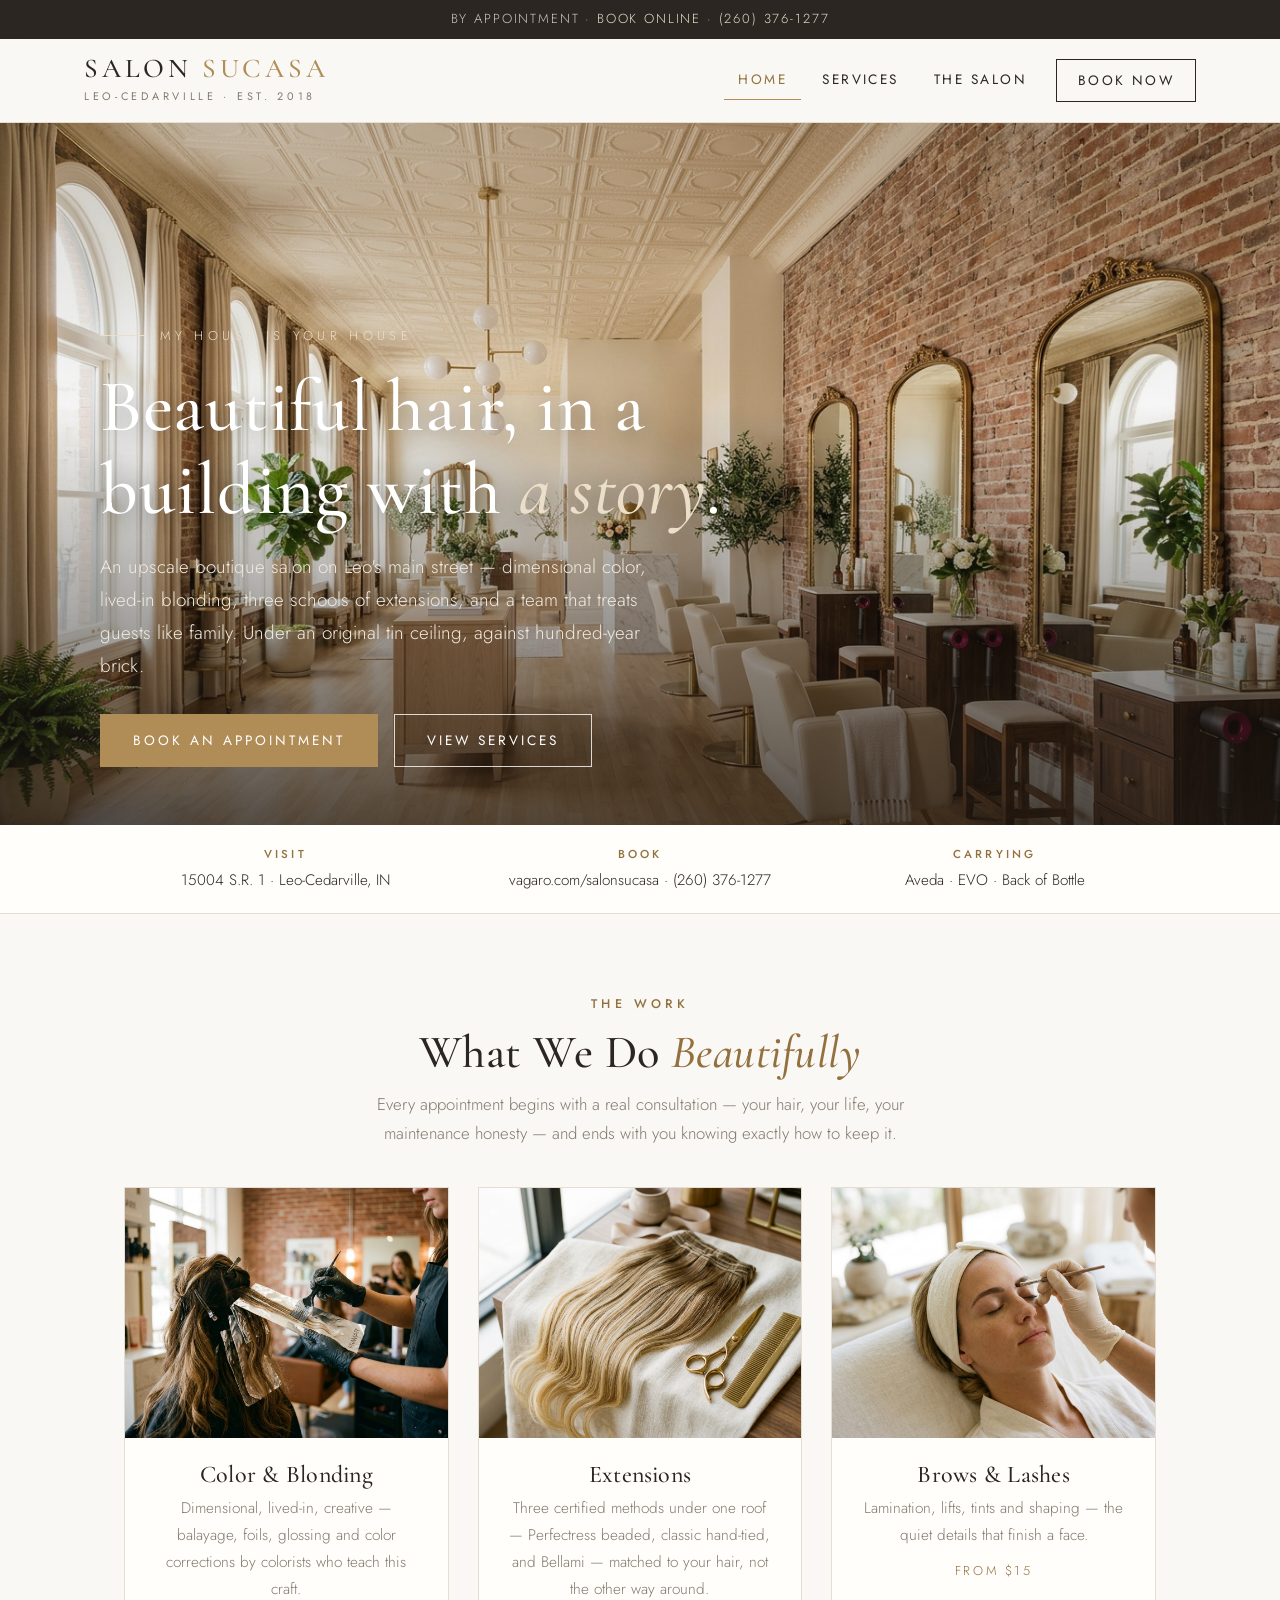
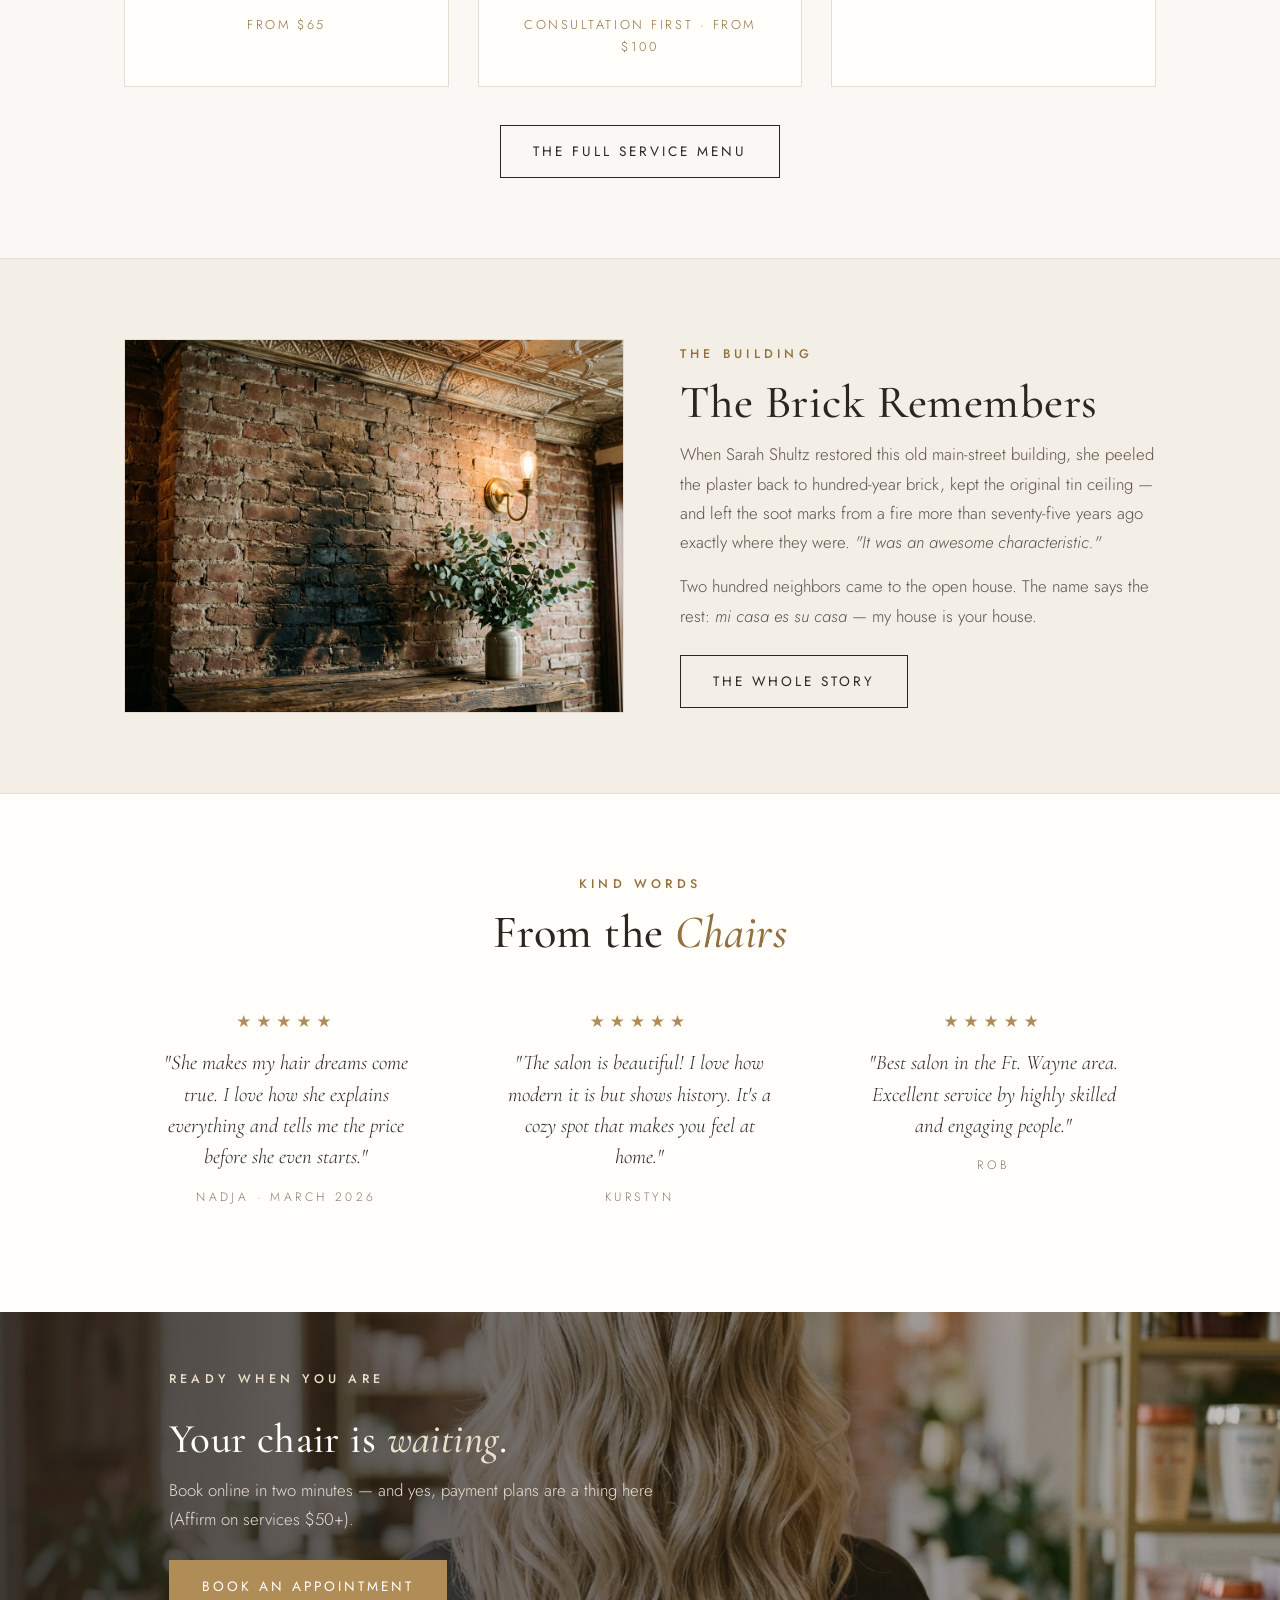
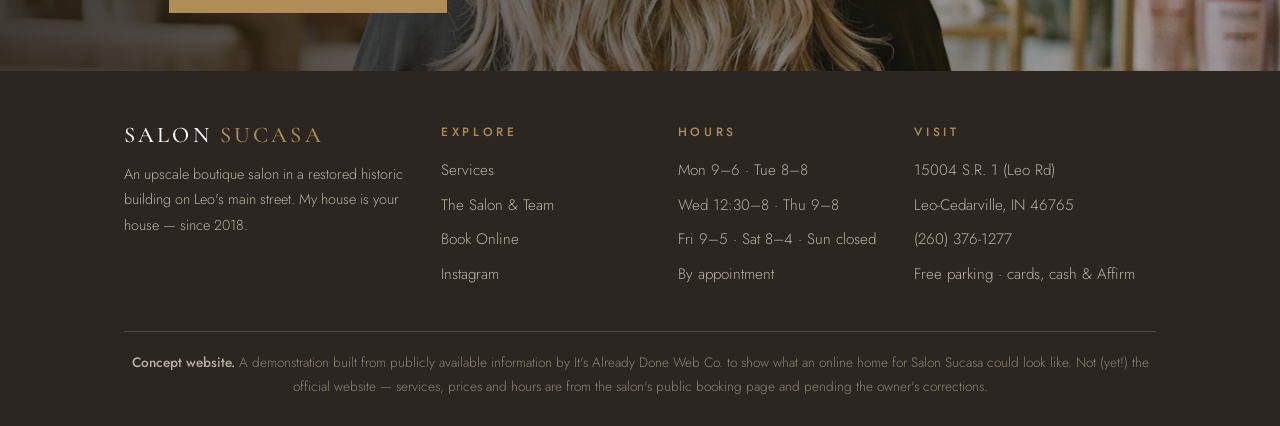
==== index.html @ 2bee47fe "v1: Salon Sucasa concept site (spec build #5) Three-page elegant editorial salon site built from pub" ====
<!DOCTYPE html>
<html lang="en">
<head>
<meta charset="UTF-8">
<meta name="viewport" content="width=device-width, initial-scale=1.0">
<title>Salon Sucasa — Upscale Hair Salon · Leo-Cedarville, IN</title>
<meta name="description" content="An upscale boutique salon in a restored historic building on Leo's main street. Dimensional color, blonding, extensions, brows &amp; lashes — carrying Aveda, EVO and Back of Bottle.">
<link rel="icon" href="data:image/svg+xml,<svg xmlns='http://www.w3.org/2000/svg' viewBox='0 0 100 100'><rect width='100' height='100' fill='%232b2622'/><text x='50' y='68' font-family='Georgia' font-size='52' fill='%23b08d57' text-anchor='middle'>S</text><rect x='20' y='80' width='60' height='2' fill='%23b08d57'/></svg>">
<link rel="stylesheet" href="css/style.css">
</head>
<body>

<div class="topbar">By appointment · <a href="https://www.vagaro.com/salonsucasa" target="_blank" rel="noopener">Book online</a> · <a href="tel:+12603761277">(260) 376-1277</a></div>

<header class="site">
  <div class="nav-row">
    <a class="brand" href="index.html">
      <span class="brand-name">Salon <span>Sucasa</span></span>
      <span class="brand-tag">Leo-Cedarville · Est. 2018</span>
    </a>
    <nav class="main">
      <a href="index.html" class="active">Home</a>
      <a href="services.html">Services</a>
      <a href="salon.html">The Salon</a>
      <a href="https://www.vagaro.com/salonsucasa" target="_blank" rel="noopener" class="cta">Book Now</a>
    </nav>
  </div>
</header>

<section class="hero">
  <img class="hero-bg" src="assets/hero-salon.png" alt="Inside Salon Sucasa: exposed brick, gold mirrors, cream chairs and soft window light">
  <div class="wrap hero-inner">
    <span class="label">My house is your house</span>
    <h1>Beautiful hair, in a building with <em>a story</em>.</h1>
    <p class="lede">An upscale boutique salon on Leo's main street — dimensional color, lived-in blonding, three schools of extensions, and a team that treats guests like family. Under an original tin ceiling, against hundred-year brick.</p>
    <div class="btns">
      <a class="btn btn-brass" href="https://www.vagaro.com/salonsucasa" target="_blank" rel="noopener">Book an Appointment</a>
      <a class="btn btn-line" href="services.html">View Services</a>
    </div>
  </div>
</section>

<div class="info-strip">
  <div class="wrap">
    <div class="cell"><strong>Visit</strong> 15004 S.R. 1 · Leo-Cedarville, IN</div>
    <div class="cell"><strong>Book</strong> <a href="https://www.vagaro.com/salonsucasa" target="_blank" rel="noopener">vagaro.com/salonsucasa</a> · <a href="tel:+12603761277">(260) 376-1277</a></div>
    <div class="cell"><strong>Carrying</strong> Aveda · EVO · Back of Bottle</div>
  </div>
</div>

<section class="block">
  <div class="wrap center">
    <p class="eyebrow">The Work</p>
    <h2>What We Do <em>Beautifully</em></h2>
    <p class="sub">Every appointment begins with a real consultation — your hair, your life, your maintenance honesty — and ends with you knowing exactly how to keep it.</p>
    <div class="grid grid-3">
      <div class="card">
        <img src="assets/color.png" alt="A stylist painting balayage highlights in foils">
        <div class="pad">
          <h3>Color &amp; Blonding</h3>
          <p>Dimensional, lived-in, creative — balayage, foils, glossing and color corrections by colorists who teach this craft.</p>
          <span class="from">From $65</span>
        </div>
      </div>
      <div class="card">
        <img src="assets/extensions.png" alt="Premium blonde extension wefts draped over cream linen">
        <div class="pad">
          <h3>Extensions</h3>
          <p>Three certified methods under one roof — Perfectress beaded, classic hand-tied, and Bellami — matched to your hair, not the other way around.</p>
          <span class="from">Consultation first · from $100</span>
        </div>
      </div>
      <div class="card">
        <img src="assets/brows.png" alt="A calm brow-shaping treatment in soft light">
        <div class="pad">
          <h3>Brows &amp; Lashes</h3>
          <p>Lamination, lifts, tints and shaping — the quiet details that finish a face.</p>
          <span class="from">From $15</span>
        </div>
      </div>
    </div>
    <p style="margin-top:2.4rem"><a class="btn btn-line-dark" href="services.html">The Full Service Menu</a></p>
  </div>
</section>

<section class="block block--tint">
  <div class="wrap">
    <div class="split">
      <div class="split-img"><img src="assets/brick-story.png" alt="Exposed antique brick with soot-darkened patch beneath the original tin ceiling"></div>
      <div>
        <p class="eyebrow">The Building</p>
        <h2>The Brick Remembers</h2>
        <p style="color:#5d5348">When Sarah Shultz restored this old main-street building, she peeled the plaster back to hundred-year brick, kept the original tin ceiling — and left the soot marks from a fire more than seventy-five years ago exactly where they were. <em>"It was an awesome characteristic."</em></p>
        <p style="color:#5d5348; margin-top:0.9rem">Two hundred neighbors came to the open house. The name says the rest: <em>mi casa es su casa</em> — my house is your house.</p>
        <p style="margin-top:1.5rem"><a class="btn btn-line-dark" href="salon.html">The Whole Story</a></p>
      </div>
    </div>
  </div>
</section>

<section class="block block--white">
  <div class="wrap center">
    <p class="eyebrow">Kind Words</p>
    <h2>From the <em>Chairs</em></h2>
    <div class="grid grid-3" style="margin-top:1.5rem">
      <div class="review">
        <div class="stars">★★★★★</div>
        <p>"She makes my hair dreams come true. I love how she explains everything and tells me the price before she even starts."</p>
        <div class="who">Nadja · March 2026</div>
      </div>
      <div class="review">
        <div class="stars">★★★★★</div>
        <p>"The salon is beautiful! I love how modern it is but shows history. It's a cozy spot that makes you feel at home."</p>
        <div class="who">Kurstyn</div>
      </div>
      <div class="review">
        <div class="stars">★★★★★</div>
        <p>"Best salon in the Ft. Wayne area. Excellent service by highly skilled and engaging people."</p>
        <div class="who">Rob</div>
      </div>
    </div>
  </div>
</section>

<section class="block" style="padding:0">
  <div class="banner">
    <img class="bg" src="assets/blowout.png" alt="Freshly styled dimensional blonde waves in soft light">
    <div class="wrap"><div class="pad">
      <p class="eyebrow" style="color:#ecdfc9">Ready when you are</p>
      <h2>Your chair is <em>waiting</em>.</h2>
      <p>Book online in two minutes — and yes, payment plans are a thing here (Affirm on services $50+).</p>
      <a class="btn btn-brass" href="https://www.vagaro.com/salonsucasa" target="_blank" rel="noopener">Book an Appointment</a>
    </div></div>
  </div>
</section>

<footer class="site">
  <div class="wrap">
    <div class="cols">
      <div>
        <span class="brand-name" style="font-size:1.4rem">Salon <span style="color:var(--brass)">Sucasa</span></span>
        <p class="small">An upscale boutique salon in a restored historic building on Leo's main street. My house is your house — since 2018.</p>
      </div>
      <div>
        <h4>Explore</h4>
        <ul>
          <li><a href="services.html">Services</a></li>
          <li><a href="salon.html">The Salon &amp; Team</a></li>
          <li><a href="https://www.vagaro.com/salonsucasa" target="_blank" rel="noopener">Book Online</a></li>
          <li><a href="https://www.instagram.com/salon.sucasa/" target="_blank" rel="noopener">Instagram</a></li>
        </ul>
      </div>
      <div>
        <h4>Hours</h4>
        <ul>
          <li>Mon 9–6 · Tue 8–8</li>
          <li>Wed 12:30–8 · Thu 9–8</li>
          <li>Fri 9–5 · Sat 8–4 · Sun closed</li>
          <li>By appointment</li>
        </ul>
      </div>
      <div>
        <h4>Visit</h4>
        <ul>
          <li>15004 S.R. 1 (Leo Rd)</li>
          <li>Leo-Cedarville, IN 46765</li>
          <li><a href="tel:+12603761277">(260) 376-1277</a></li>
          <li>Free parking · cards, cash &amp; Affirm</li>
        </ul>
      </div>
    </div>
    <div class="footnote">
      <strong>Concept website.</strong> A demonstration built from publicly available information by It's Already Done Web Co. to show what an online home for Salon Sucasa could look like. Not (yet!) the official website — services, prices and hours are from the salon's public booking page and pending the owner's corrections.
    </div>
  </div>
</footer>

</body>
</html>
---- css/style.css ----
/* ============================================================
   Salon Sucasa — elegant editorial
   Ivory · ink · warm taupe · brass — hairline rules, air,
   letterspaced caps labels. "My house is your house."
   ============================================================ */

@import url('https://fonts.googleapis.com/css2?family=Cormorant+Garamond:ital,wght@0,400;0,500;0,600;1,400;1,500&family=Jost:ital,wght@0,300;0,400;0,500;1,300&display=swap');

:root {
  --ivory: #faf8f4;
  --ivory-2: #f3efe7;
  --panel: #fffefb;
  --line: #e4ddd0;
  --ink: #2b2622;
  --muted: #837a6e;
  --brass: #b08d57;
  --brass-deep: #93713f;
  --blush: #eadfd6;
  --radius: 2px;
}

* { margin: 0; padding: 0; box-sizing: border-box; }
html { scroll-behavior: smooth; }

body {
  overflow-x: hidden;
  background: var(--ivory);
  color: var(--ink);
  font-family: 'Jost', system-ui, sans-serif;
  font-weight: 300;
  font-size: 1.05rem;
  line-height: 1.75;
}

img { max-width: 100%; display: block; }
::selection { background: var(--brass); color: #fff; }

h1, h2, h3 { font-family: 'Cormorant Garamond', Georgia, serif; font-weight: 500; line-height: 1.12; letter-spacing: 0.01em; }
strong { font-weight: 500; }

.wrap { max-width: 1080px; margin: 0 auto; padding: 0 1.5rem; }
a { color: var(--brass-deep); }

/* ---------- hairline rule ---------- */
.rule { height: 1px; background: var(--line); }

/* ---------- topbar & header ---------- */
.topbar {
  background: var(--ink);
  color: #cfc8bd;
  font-size: 0.82rem;
  letter-spacing: 0.14em;
  text-transform: uppercase;
  text-align: center;
  padding: 0.5rem 1rem;
}
.topbar a { color: #e8dcc8; text-decoration: none; }
.topbar a:hover { color: #fff; }

header.site {
  background: rgba(250, 248, 244, 0.94);
  backdrop-filter: blur(10px);
  border-bottom: 1px solid var(--line);
  position: sticky; top: 0; z-index: 50;
}
.nav-row {
  display: flex; align-items: center; justify-content: space-between;
  gap: 1rem; padding: 1rem 1.5rem; max-width: 1160px; margin: 0 auto; flex-wrap: wrap;
}
.brand { text-decoration: none; display: flex; flex-direction: column; }
.brand-name {
  font-family: 'Cormorant Garamond', serif; font-weight: 500;
  font-size: 1.7rem; color: var(--ink); letter-spacing: 0.14em; text-transform: uppercase; line-height: 1;
}
.brand-name span { color: var(--brass); }
.brand-tag {
  font-size: 0.68rem; font-weight: 400; letter-spacing: 0.34em;
  text-transform: uppercase; color: var(--muted); margin-top: 0.3rem;
}
nav.main { display: flex; align-items: center; gap: 0.4rem; flex-wrap: wrap; }
nav.main a {
  text-decoration: none; color: var(--ink); font-size: 0.85rem; font-weight: 400;
  letter-spacing: 0.18em; text-transform: uppercase;
  padding: 0.45rem 0.9rem; border-bottom: 1px solid transparent; transition: color 0.15s, border-color 0.15s;
}
nav.main a:hover { color: var(--brass-deep); }
nav.main a.active { border-bottom-color: var(--brass); color: var(--brass-deep); }
nav.main a.cta {
  border: 1px solid var(--ink); border-radius: 0; margin-left: 0.5rem;
  padding: 0.55rem 1.3rem;
}
nav.main a.cta:hover { background: var(--ink); color: var(--ivory); border-color: var(--ink); }

/* ---------- hero ---------- */
.hero {
  position: relative; min-height: 78vh;
  display: flex; align-items: flex-end;
  isolation: isolate; overflow: hidden;
  color: #fff;
}
.hero-bg { position: absolute; inset: 0; width: 100%; height: 100%; object-fit: cover; z-index: -2; }
.hero::after {
  content: ""; position: absolute; inset: 0; z-index: -1;
  background: linear-gradient(180deg, rgba(35,28,22,0.18) 0%, rgba(35,28,22,0.04) 40%, rgba(30,24,19,0.72) 100%);
}
.hero-inner { padding: 5.5rem 0 3.6rem; width: 100%; }
.hero .label {
  display: inline-flex; align-items: center; gap: 0.9rem;
  font-size: 0.8rem; letter-spacing: 0.34em; text-transform: uppercase;
  color: #ecdfc9; margin-bottom: 1.2rem;
}
.hero .label::before { content: ""; width: 46px; height: 1px; background: #ecdfc9; }
.hero h1 {
  font-size: clamp(2.6rem, 6vw, 4.6rem); font-weight: 500;
  color: #fff; max-width: 18ch;
  text-shadow: 0 3px 26px rgba(0,0,0,0.4);
}
.hero h1 em { font-style: italic; color: #ecdfc9; }
.hero p.lede {
  max-width: 52ch; margin: 1.2rem 0 2rem;
  font-size: clamp(1.02rem, 1.6vw, 1.18rem); font-weight: 300;
  color: #f0e9de;
}
.hero .btns { display: flex; gap: 1rem; flex-wrap: wrap; }
.hero--page { min-height: 46vh; }
.hero--page .hero-inner { padding: 4rem 0 2.6rem; }

/* ---------- buttons ---------- */
.btn {
  display: inline-block; text-decoration: none;
  font-size: 0.85rem; font-weight: 400; letter-spacing: 0.22em; text-transform: uppercase;
  padding: 0.85rem 2rem; border-radius: 0;
  transition: background 0.15s, color 0.15s, border-color 0.15s;
}
.btn-ink { background: var(--ink); color: var(--ivory); border: 1px solid var(--ink); }
.btn-ink:hover { background: transparent; color: var(--ink); }
.hero .btn-ink:hover { color: #fff; border-color: #fff; }
.btn-brass { background: var(--brass); color: #fff; border: 1px solid var(--brass); }
.btn-brass:hover { background: var(--brass-deep); border-color: var(--brass-deep); }
.btn-line { border: 1px solid rgba(255,255,255,0.8); color: #fff; }
.btn-line:hover { background: rgba(255,255,255,0.14); }
.btn-line-dark { border: 1px solid var(--ink); color: var(--ink); }
.btn-line-dark:hover { background: var(--ink); color: var(--ivory); }

/* ---------- info strip ---------- */
.info-strip { background: var(--panel); border-bottom: 1px solid var(--line); }
.info-strip .wrap {
  display: grid; grid-template-columns: repeat(auto-fit, minmax(230px, 1fr));
  gap: 0.5rem 2rem; padding: 1.2rem 1.5rem;
}
.info-strip .cell { text-align: center; font-size: 0.95rem; }
.info-strip .cell strong {
  display: block; font-size: 0.72rem; letter-spacing: 0.28em; text-transform: uppercase;
  color: var(--brass-deep); margin-bottom: 0.15rem; font-weight: 500;
}
.info-strip a { color: var(--ink); text-decoration: none; }
.info-strip a:hover { color: var(--brass-deep); }

/* ---------- sections ---------- */
section.block { padding: 5rem 0; }
section.block--tint { background: var(--ivory-2); border-top: 1px solid var(--line); border-bottom: 1px solid var(--line); }
section.block--white { background: var(--panel); }
.eyebrow {
  font-size: 0.78rem; font-weight: 500; letter-spacing: 0.34em;
  text-transform: uppercase; color: var(--brass-deep); margin-bottom: 0.7rem;
}
.block h2 { font-size: clamp(2rem, 4vw, 2.9rem); margin-bottom: 0.7rem; }
.block h2 em { font-style: italic; color: var(--brass-deep); }
.block .sub { color: var(--muted); max-width: 60ch; margin-bottom: 2.4rem; font-size: 1.05rem; }
.center { text-align: center; }
.center .sub { margin-left: auto; margin-right: auto; }

/* ---------- cards ---------- */
.grid { display: grid; gap: 1.8rem; }
.grid-3 { grid-template-columns: repeat(auto-fit, minmax(260px, 1fr)); }
.grid-2 { grid-template-columns: repeat(auto-fit, minmax(300px, 1fr)); }
.card {
  background: var(--panel); border: 1px solid var(--line);
  overflow: hidden; display: flex; flex-direction: column;
  transition: transform 0.2s, box-shadow 0.2s;
}
.card:hover { transform: translateY(-4px); box-shadow: 0 20px 40px rgba(43,38,34,0.1); }
.card img { height: 250px; width: 100%; object-fit: cover; }
.card .pad { padding: 1.5rem 1.6rem 1.7rem; flex: 1; }
.card h3 { font-size: 1.5rem; margin-bottom: 0.4rem; }
.card p { color: var(--muted); font-size: 0.96rem; }
.card .from { display: block; margin-top: 0.7rem; font-size: 0.8rem; letter-spacing: 0.2em; text-transform: uppercase; color: var(--brass-deep); }

/* ---------- split ---------- */
.split { display: grid; grid-template-columns: 1.05fr 1fr; gap: 3.5rem; align-items: center; }
.split.rev { grid-template-columns: 1fr 1.05fr; }
.split-img { overflow: hidden; border: 1px solid var(--line); }
.split-img img { width: 100%; height: 100%; object-fit: cover; }
@media (max-width: 840px) { .split, .split.rev { grid-template-columns: 1fr; gap: 2rem; } }

/* ---------- service menus ---------- */
.menu-col {
  background: var(--panel); border: 1px solid var(--line);
  padding: clamp(1.6rem, 3.5vw, 2.6rem);
}
.menu-col h3 {
  font-size: 1.7rem; margin-bottom: 1.1rem;
  padding-bottom: 0.7rem; border-bottom: 1px solid var(--line);
}
.svc {
  display: grid; grid-template-columns: 1fr auto; gap: 0 1rem;
  align-items: baseline; padding: 0.5rem 0;
}
.svc .n { font-size: 1rem; }
.svc .p { font-family: 'Cormorant Garamond', serif; font-size: 1.2rem; font-weight: 600; color: var(--brass-deep); white-space: nowrap; }
.svc .d { grid-column: 1 / -1; color: var(--muted); font-size: 0.88rem; font-style: italic; }
.menus { display: grid; grid-template-columns: 1fr 1fr; gap: 1.8rem; align-items: start; }
@media (max-width: 800px) { .menus { grid-template-columns: 1fr; } }

/* ---------- team ---------- */
.team { display: grid; grid-template-columns: repeat(auto-fit, minmax(280px, 1fr)); gap: 1.6rem; }
.stylist {
  background: var(--panel); border: 1px solid var(--line);
  padding: 1.8rem 1.7rem;
}
.stylist .initial {
  width: 54px; height: 54px; border-radius: 50%;
  border: 1px solid var(--brass); color: var(--brass-deep);
  display: grid; place-items: center;
  font-family: 'Cormorant Garamond', serif; font-size: 1.6rem;
  margin-bottom: 1rem;
}
.stylist h3 { font-size: 1.45rem; margin-bottom: 0.1rem; }
.stylist .role { font-size: 0.74rem; letter-spacing: 0.26em; text-transform: uppercase; color: var(--brass-deep); margin-bottom: 0.7rem; }
.stylist p { color: var(--muted); font-size: 0.95rem; }

/* ---------- reviews ---------- */
.review { text-align: center; padding: 1.5rem 1.6rem; }
.review p {
  font-family: 'Cormorant Garamond', serif; font-style: italic;
  font-size: 1.3rem; line-height: 1.5; color: var(--ink); margin-bottom: 0.9rem;
}
.review .who { font-size: 0.76rem; letter-spacing: 0.28em; text-transform: uppercase; color: var(--muted); }
.review .stars { color: var(--brass); letter-spacing: 0.3em; margin-bottom: 0.7rem; }

/* ---------- hours & map ---------- */
table.hours { width: 100%; border-collapse: collapse; }
table.hours td { padding: 0.75rem 0.4rem; border-bottom: 1px solid var(--line); font-size: 1rem; }
table.hours td:last-child { text-align: right; font-weight: 400; letter-spacing: 0.06em; }
table.hours tr.closed td:last-child { color: var(--muted); font-style: italic; }

.map-frame { overflow: hidden; border: 1px solid var(--line); }
.map-frame iframe { display: block; width: 100%; height: 400px; border: 0; }

.note-box {
  background: var(--blush); border-left: 2px solid var(--brass);
  padding: 1.1rem 1.4rem; font-size: 0.96rem; margin: 1.6rem 0; color: #5d5348;
}
.note-box strong { color: var(--brass-deep); }

/* ---------- banner ---------- */
.banner {
  position: relative; isolation: isolate; overflow: hidden; color: #fff;
}
.banner img.bg { position: absolute; inset: 0; width: 100%; height: 100%; object-fit: cover; z-index: -2; }
.banner::after {
  content: ""; position: absolute; inset: 0; z-index: -1;
  background: linear-gradient(90deg, rgba(35,28,22,0.86) 0%, rgba(35,28,22,0.5) 60%, rgba(35,28,22,0.25) 100%);
}
.banner .pad { padding: 3.6rem 2.8rem; max-width: 60%; }
.banner h2 { color: #fff; font-size: clamp(1.9rem, 3.2vw, 2.6rem); margin-bottom: 0.8rem; }
.banner h2 em { font-style: italic; color: #ecdfc9; }
.banner p { color: #e8e0d4; margin-bottom: 1.6rem; }
@media (max-width: 720px) { .banner .pad { max-width: 100%; padding: 2.4rem 1.6rem; } }

/* ---------- footer ---------- */
footer.site { background: var(--ink); color: #b9b1a5; }
footer.site .cols {
  display: grid; grid-template-columns: 1.4fr 1fr 1fr 1.2fr;
  gap: 2.2rem; padding: 3.2rem 0 2.2rem;
}
@media (max-width: 860px) { footer.site .cols { grid-template-columns: 1fr 1fr; } }
@media (max-width: 540px) { footer.site .cols { grid-template-columns: 1fr; } }
footer.site h4 {
  font-size: 0.75rem; letter-spacing: 0.3em; text-transform: uppercase;
  color: var(--brass); margin-bottom: 0.9rem; font-weight: 500; font-family: 'Jost', sans-serif;
}
footer.site a { color: #b9b1a5; text-decoration: none; }
footer.site a:hover { color: #fff; }
footer.site ul { list-style: none; }
footer.site li { margin-bottom: 0.5rem; font-size: 0.95rem; }
footer.site .brand-name { color: #fff; }
footer.site p.small { font-size: 0.9rem; margin-top: 0.7rem; }
.footnote {
  border-top: 1px solid rgba(185,177,165,0.25);
  padding: 1.2rem 0 1.7rem; font-size: 0.85rem; color: #8d8577; text-align: center;
}
.footnote strong { color: #b9b1a5; }

@media (max-width: 640px) {
  .hero { min-height: 62vh; }
  nav.main { justify-content: center; width: 100%; }
  .nav-row { justify-content: center; }
}
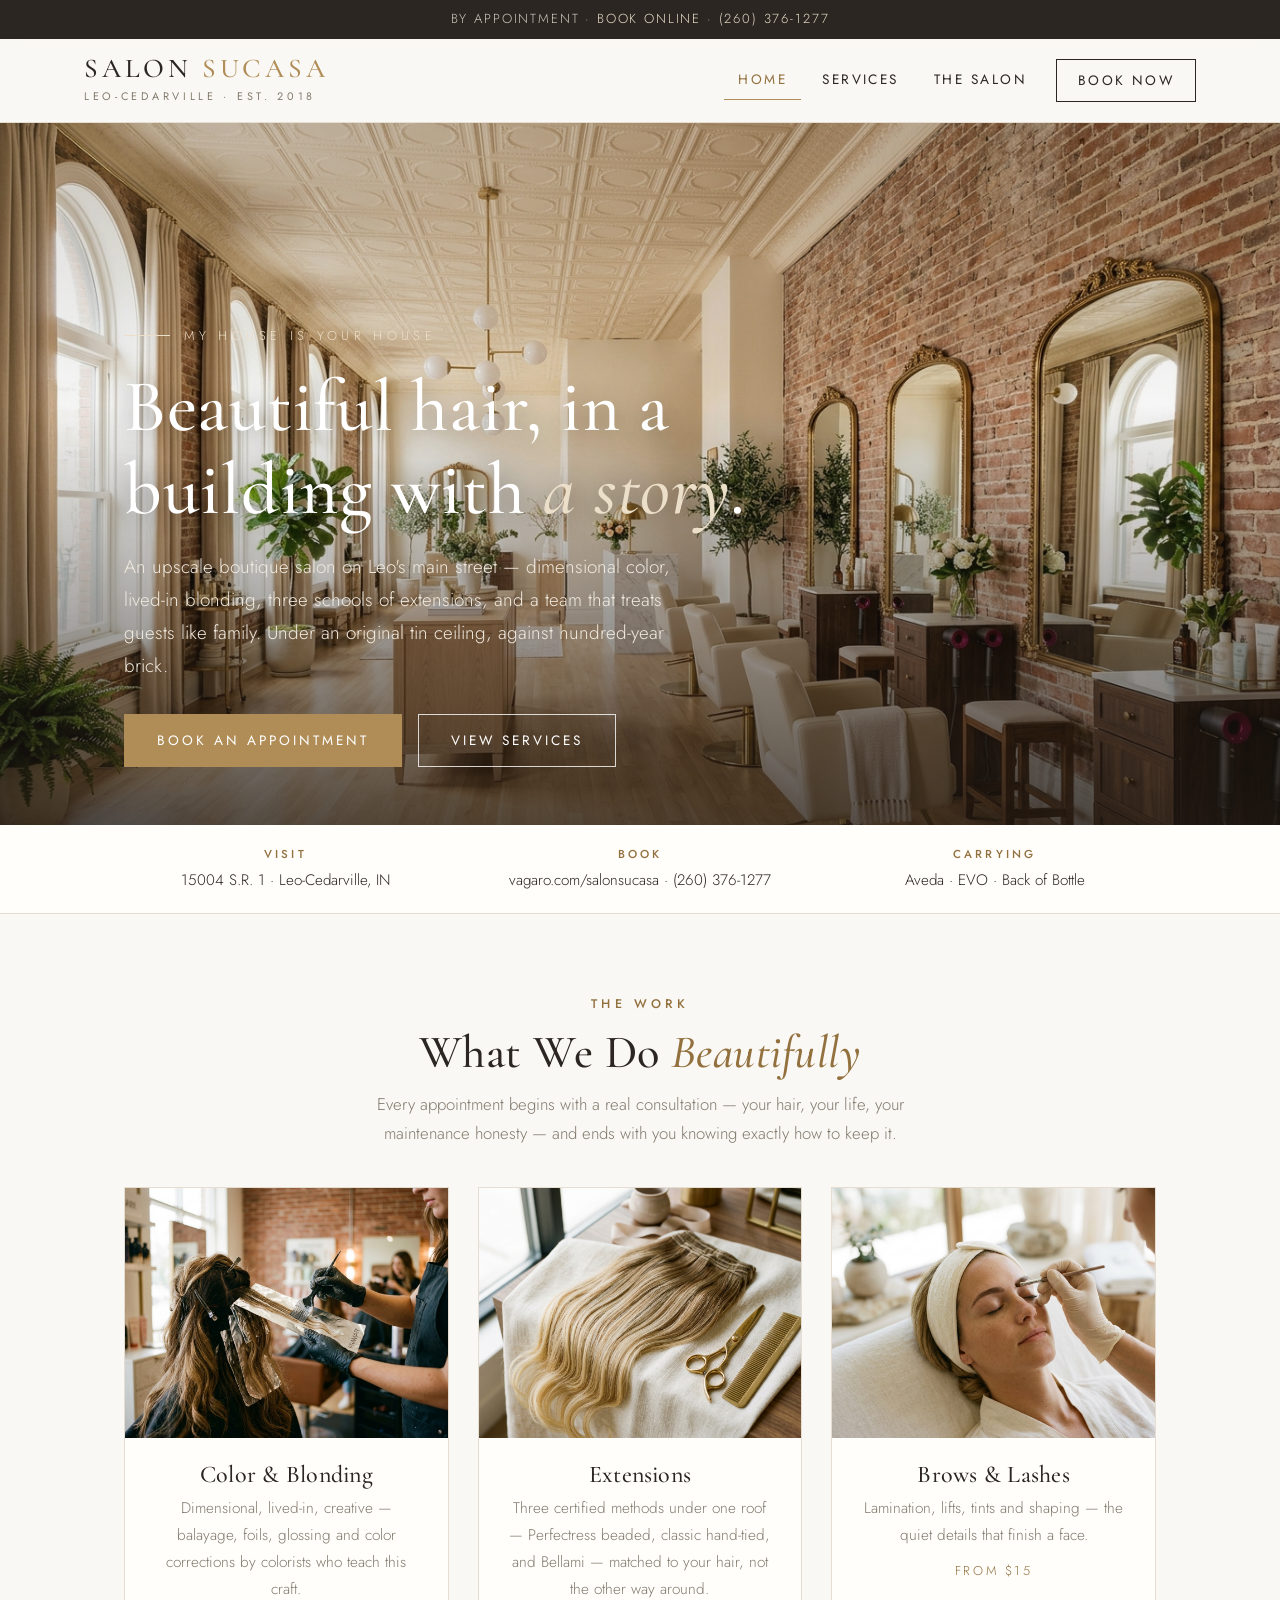
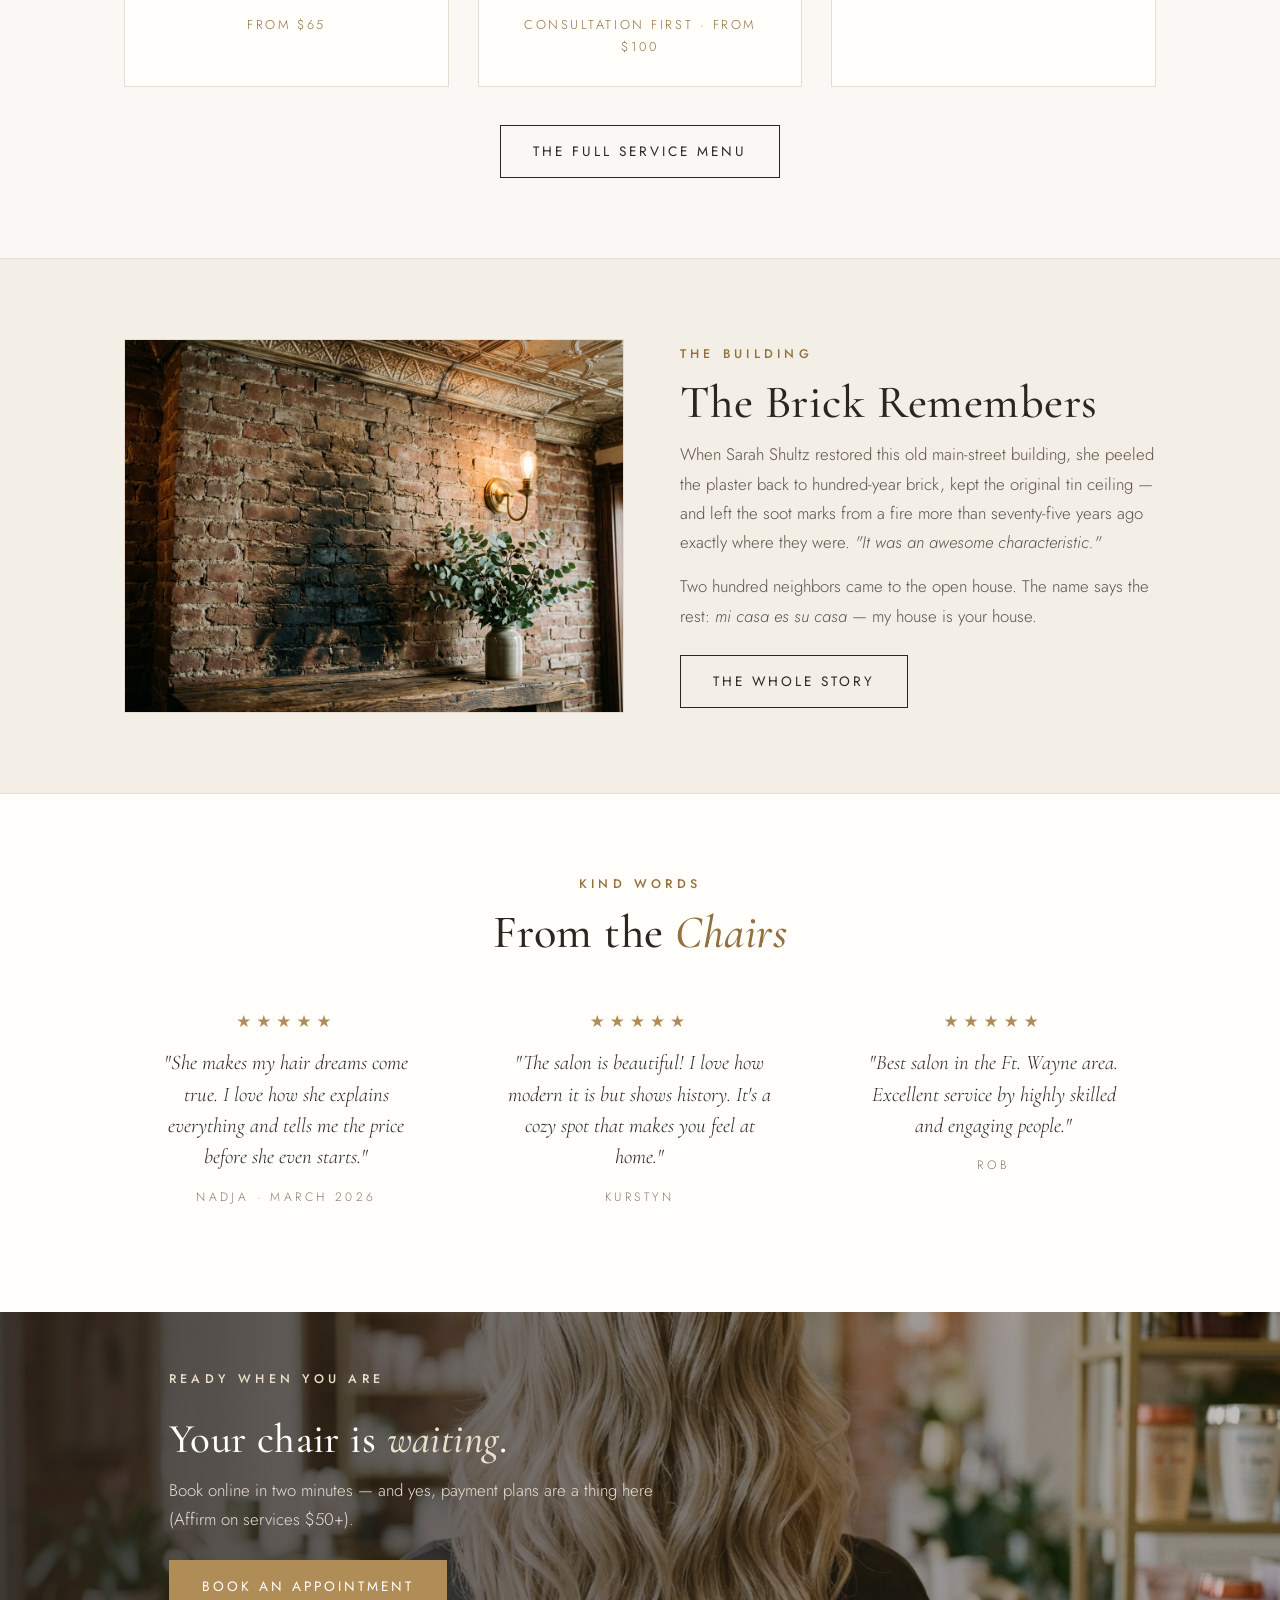
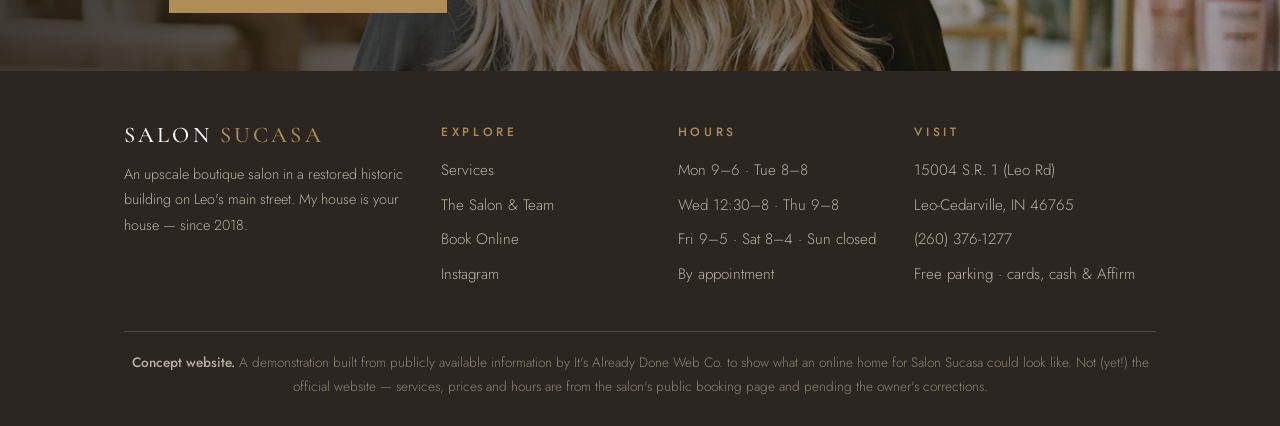
==== commit 6d05a908: "Add privacy-friendly analytics (GoatCounter, no cookies, host+path only) Co-Authored-By: Claude Fabl" ====
--- a/index.html
+++ b/index.html
@@ -175,5 +175,10 @@
   </div>
 </footer>
 
+<script>
+  // Privacy-friendly analytics (GoatCounter) - no cookies, records host+path only
+  window.goatcounter = { path: function(p) { return location.host + p; } };
+</script>
+<script data-goatcounter="https://alreadydone.goatcounter.com/count" async src="//gc.zgo.at/count.js"></script>
 </body>
 </html>
--- a/css/style.css
+++ b/css/style.css
@@ -103,7 +103,7 @@
   content: ""; position: absolute; inset: 0; z-index: -1;
   background: linear-gradient(180deg, rgba(35,28,22,0.18) 0%, rgba(35,28,22,0.04) 40%, rgba(30,24,19,0.72) 100%);
 }
-.hero-inner { padding: 5.5rem 0 3.6rem; width: 100%; }
+.hero-inner { padding-top: 5.5rem; padding-bottom: 3.6rem; width: 100%; }
 .hero .label {
   display: inline-flex; align-items: center; gap: 0.9rem;
   font-size: 0.8rem; letter-spacing: 0.34em; text-transform: uppercase;
@@ -123,7 +123,7 @@
 }
 .hero .btns { display: flex; gap: 1rem; flex-wrap: wrap; }
 .hero--page { min-height: 46vh; }
-.hero--page .hero-inner { padding: 4rem 0 2.6rem; }
+.hero--page .hero-inner { padding-top: 4rem; padding-bottom: 2.6rem; }
 
 /* ---------- buttons ---------- */
 .btn {
